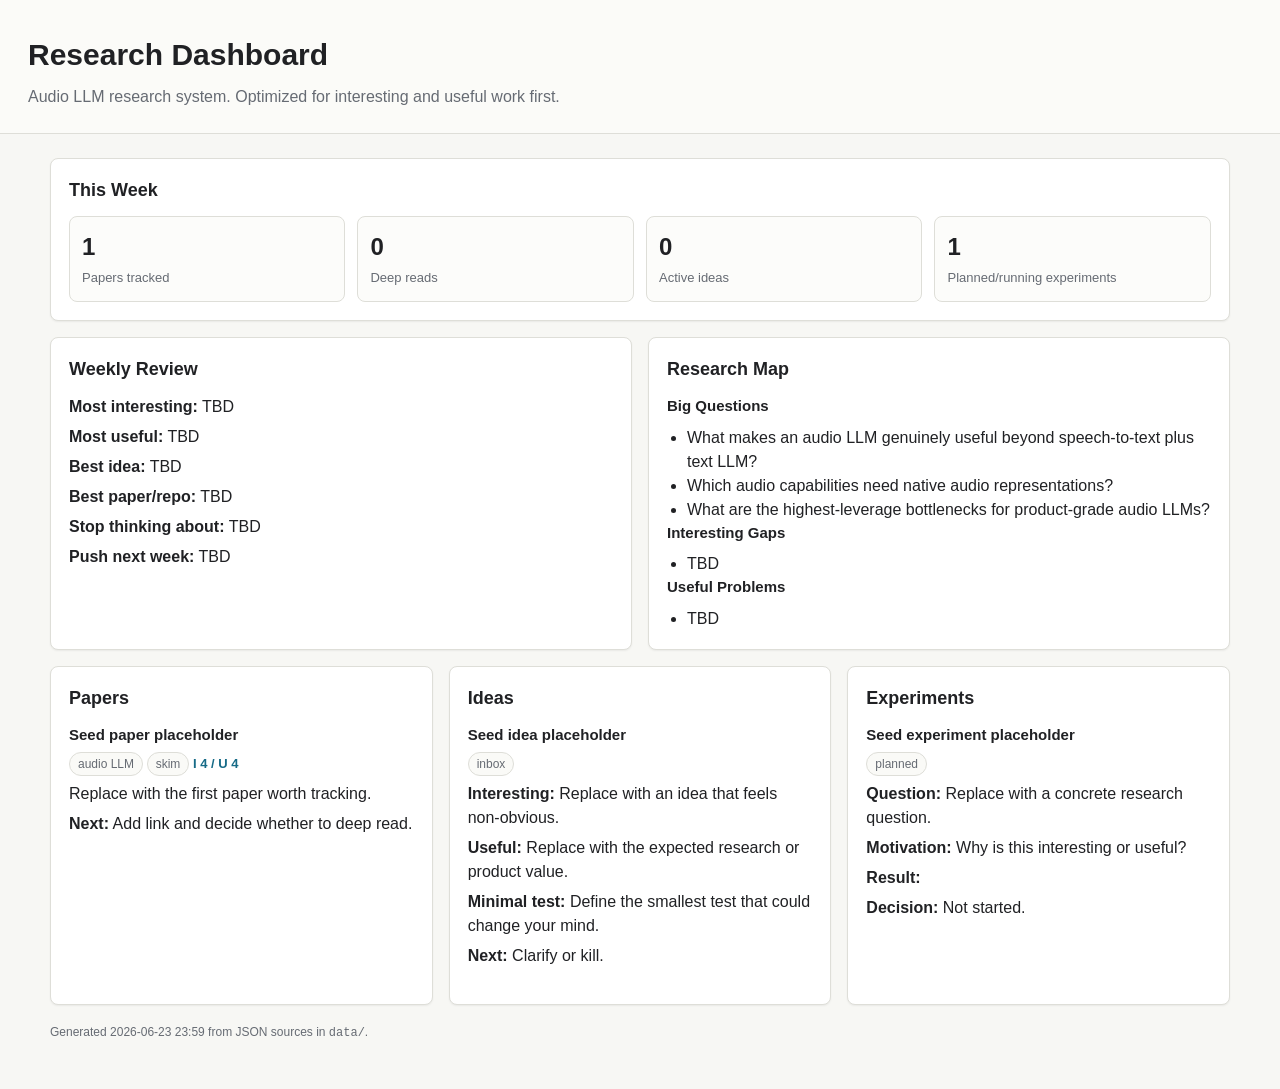
==== Research/07_Dashboard/index.html @ 33efbfbc "Initialize personal research system" ====
<!doctype html>
<html lang="en">
<head>
  <meta charset="utf-8">
  <meta name="viewport" content="width=device-width, initial-scale=1">
  <title>Research Dashboard</title>
  <link rel="stylesheet" href="assets/style.css">
</head>
<body>
  <header>
    <h1>Research Dashboard</h1>
    <p class="subtitle">Audio LLM research system. Optimized for interesting and useful work first.</p>
  </header>
  <main>
    <section class="grid">
      <div class="panel span-12">
        <h2>This Week</h2>
        <div class="metric-row">
          <div class="metric"><strong>1</strong><span>Papers tracked</span></div>
          <div class="metric"><strong>0</strong><span>Deep reads</span></div>
          <div class="metric"><strong>0</strong><span>Active ideas</span></div>
          <div class="metric"><strong>1</strong><span>Planned/running experiments</span></div>
        </div>
      </div>

      <div class="panel span-6">
        <h2>Weekly Review</h2>
        <p><strong>Most interesting:</strong> TBD</p>
        <p><strong>Most useful:</strong> TBD</p>
        <p><strong>Best idea:</strong> TBD</p>
        <p><strong>Best paper/repo:</strong> TBD</p>
        <p><strong>Stop thinking about:</strong> TBD</p>
        <p><strong>Push next week:</strong> TBD</p>
      </div>

      <div class="panel span-6">
        <h2>Research Map</h2>
        <h3>Big Questions</h3>
        <ul><li>What makes an audio LLM genuinely useful beyond speech-to-text plus text LLM?</li><li>Which audio capabilities need native audio representations?</li><li>What are the highest-leverage bottlenecks for product-grade audio LLMs?</li></ul>
        <h3>Interesting Gaps</h3>
        <ul><li>TBD</li></ul>
        <h3>Useful Problems</h3>
        <ul><li>TBD</li></ul>
      </div>

      <div class="panel span-4">
        <h2>Papers</h2>
        <article class="item"><h3>Seed paper placeholder</h3><p class="muted"><span class="tag">audio LLM</span> <span class="tag">skim</span> <span class="score">I 4 / U 4</span></p><p>Replace with the first paper worth tracking.</p><p><strong>Next:</strong> Add link and decide whether to deep read.</p></article>
      </div>

      <div class="panel span-4">
        <h2>Ideas</h2>
        <article class="item"><h3>Seed idea placeholder</h3><p class="muted"><span class="tag">inbox</span></p><p><strong>Interesting:</strong> Replace with an idea that feels non-obvious.</p><p><strong>Useful:</strong> Replace with the expected research or product value.</p><p><strong>Minimal test:</strong> Define the smallest test that could change your mind.</p><p><strong>Next:</strong> Clarify or kill.</p></article>
      </div>

      <div class="panel span-4">
        <h2>Experiments</h2>
        <article class="item"><h3>Seed experiment placeholder</h3><p class="muted"><span class="tag">planned</span></p><p><strong>Question:</strong> Replace with a concrete research question.</p><p><strong>Motivation:</strong> Why is this interesting or useful?</p><p><strong>Result:</strong> </p><p><strong>Decision:</strong> Not started.</p></article>
      </div>
    </section>
    <footer>Generated 2026-06-23 23:59 from JSON sources in <code>data/</code>.</footer>
  </main>
</body>
</html>
---- Research/07_Dashboard/assets/style.css ----
:root {
  color-scheme: light;
  --bg: #f7f7f4;
  --panel: #ffffff;
  --ink: #202124;
  --muted: #666b73;
  --line: #deded8;
  --accent: #176b87;
  --accent-2: #8a5a12;
  --good: #2f7d50;
  --warn: #a45f14;
  --shadow: 0 1px 2px rgba(0, 0, 0, 0.06);
}

* {
  box-sizing: border-box;
}

body {
  margin: 0;
  background: var(--bg);
  color: var(--ink);
  font-family: -apple-system, BlinkMacSystemFont, "Segoe UI", sans-serif;
  line-height: 1.5;
}

header {
  padding: 32px 28px 18px;
  border-bottom: 1px solid var(--line);
  background: #fbfbf8;
}

main {
  width: min(1180px, calc(100% - 32px));
  margin: 24px auto 48px;
}

h1,
h2,
h3 {
  margin: 0;
  letter-spacing: 0;
}

h1 {
  font-size: 30px;
}

h2 {
  font-size: 18px;
  margin-bottom: 12px;
}

h3 {
  font-size: 15px;
  margin-bottom: 4px;
}

p {
  margin: 6px 0;
}

.subtitle {
  color: var(--muted);
  margin-top: 8px;
}

.grid {
  display: grid;
  grid-template-columns: repeat(12, 1fr);
  gap: 16px;
}

.panel {
  background: var(--panel);
  border: 1px solid var(--line);
  border-radius: 8px;
  box-shadow: var(--shadow);
  padding: 18px;
}

.span-4 {
  grid-column: span 4;
}

.span-6 {
  grid-column: span 6;
}

.span-8 {
  grid-column: span 8;
}

.span-12 {
  grid-column: span 12;
}

.metric-row {
  display: grid;
  grid-template-columns: repeat(4, minmax(0, 1fr));
  gap: 12px;
}

.metric {
  border: 1px solid var(--line);
  border-radius: 8px;
  padding: 12px;
  background: #fcfcfa;
}

.metric strong {
  display: block;
  font-size: 24px;
}

.metric span,
.muted {
  color: var(--muted);
  font-size: 13px;
}

.item {
  border-top: 1px solid var(--line);
  padding: 12px 0;
}

.item:first-of-type {
  border-top: 0;
  padding-top: 0;
}

.tag {
  display: inline-flex;
  align-items: center;
  border: 1px solid var(--line);
  border-radius: 999px;
  padding: 2px 8px;
  font-size: 12px;
  color: var(--muted);
  background: #fafaf7;
}

.score {
  color: var(--accent);
  font-weight: 700;
}

ul {
  padding-left: 20px;
  margin: 8px 0 0;
}

a {
  color: var(--accent);
}

footer {
  color: var(--muted);
  font-size: 12px;
  margin-top: 18px;
}

@media (max-width: 860px) {
  header {
    padding: 24px 18px 14px;
  }

  main {
    width: min(100% - 20px, 1180px);
  }

  .grid,
  .metric-row {
    grid-template-columns: 1fr;
  }

  .span-4,
  .span-6,
  .span-8,
  .span-12 {
    grid-column: span 1;
  }
}
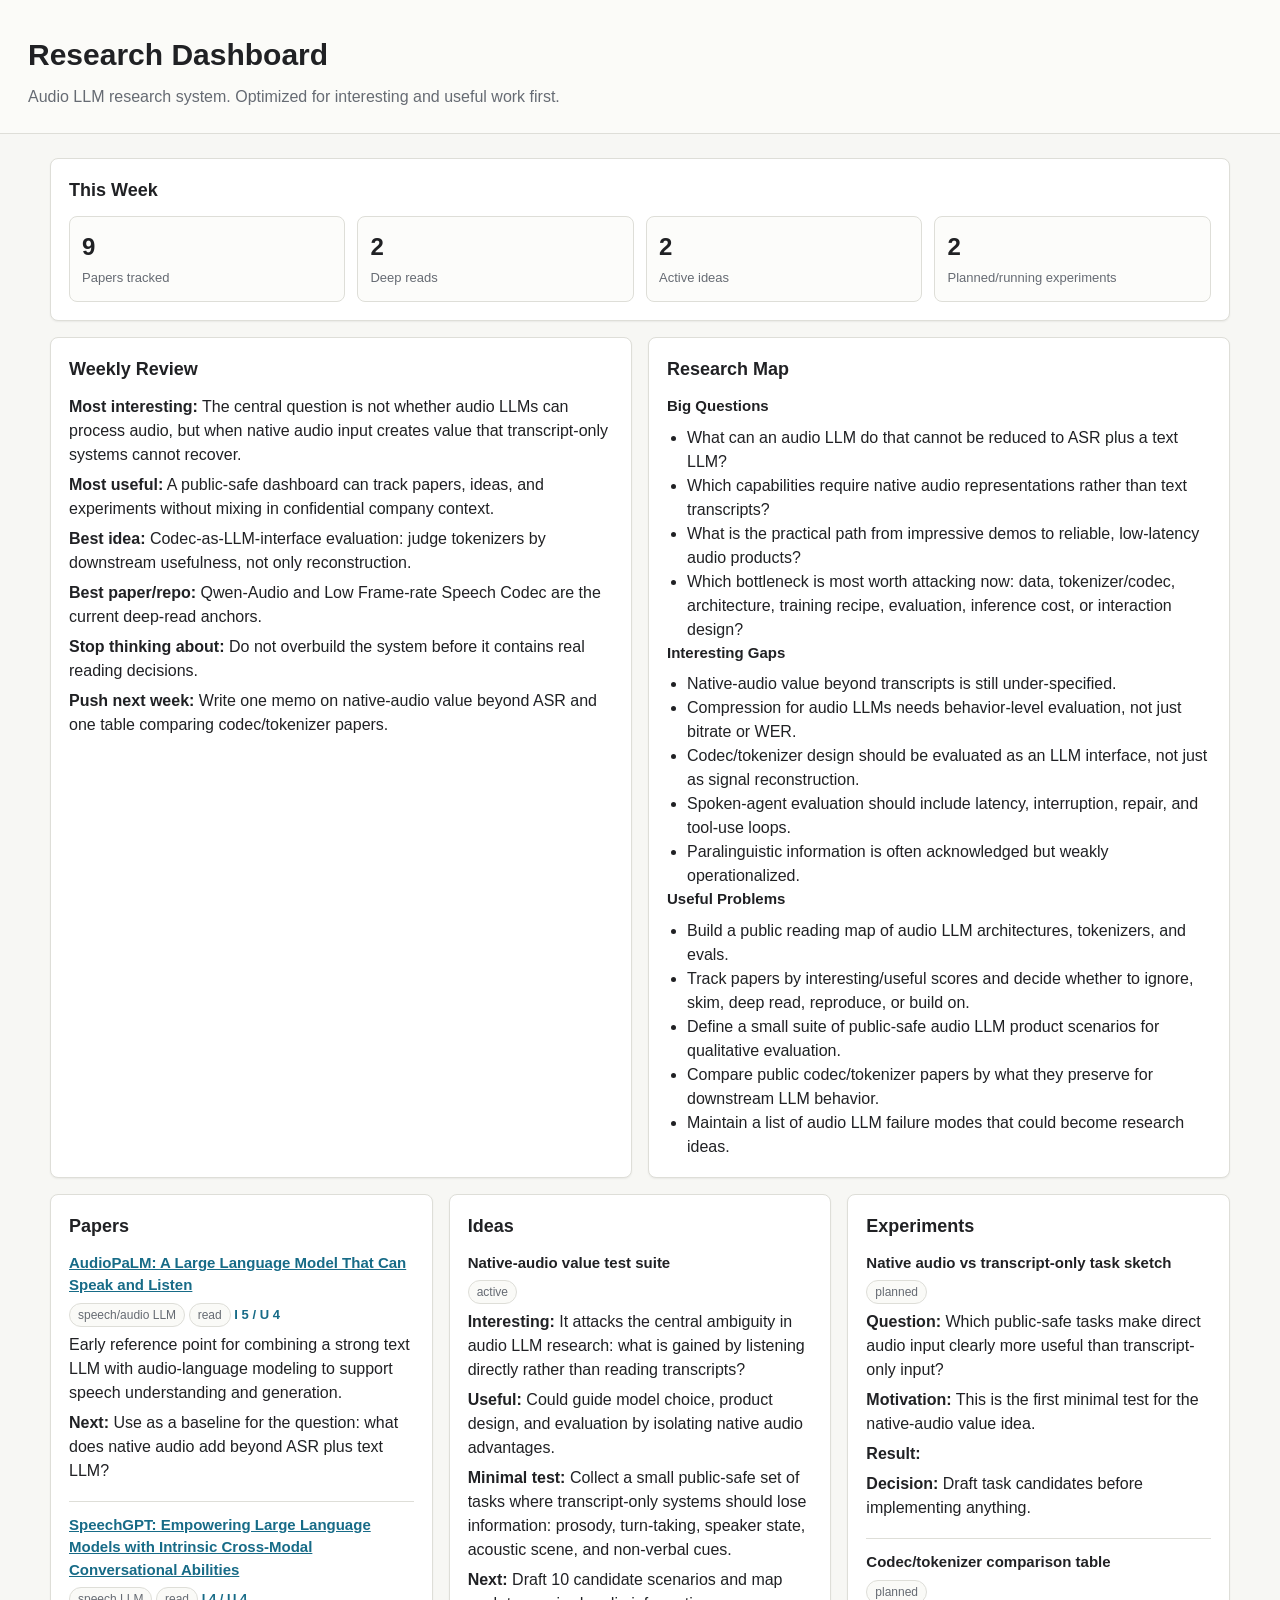
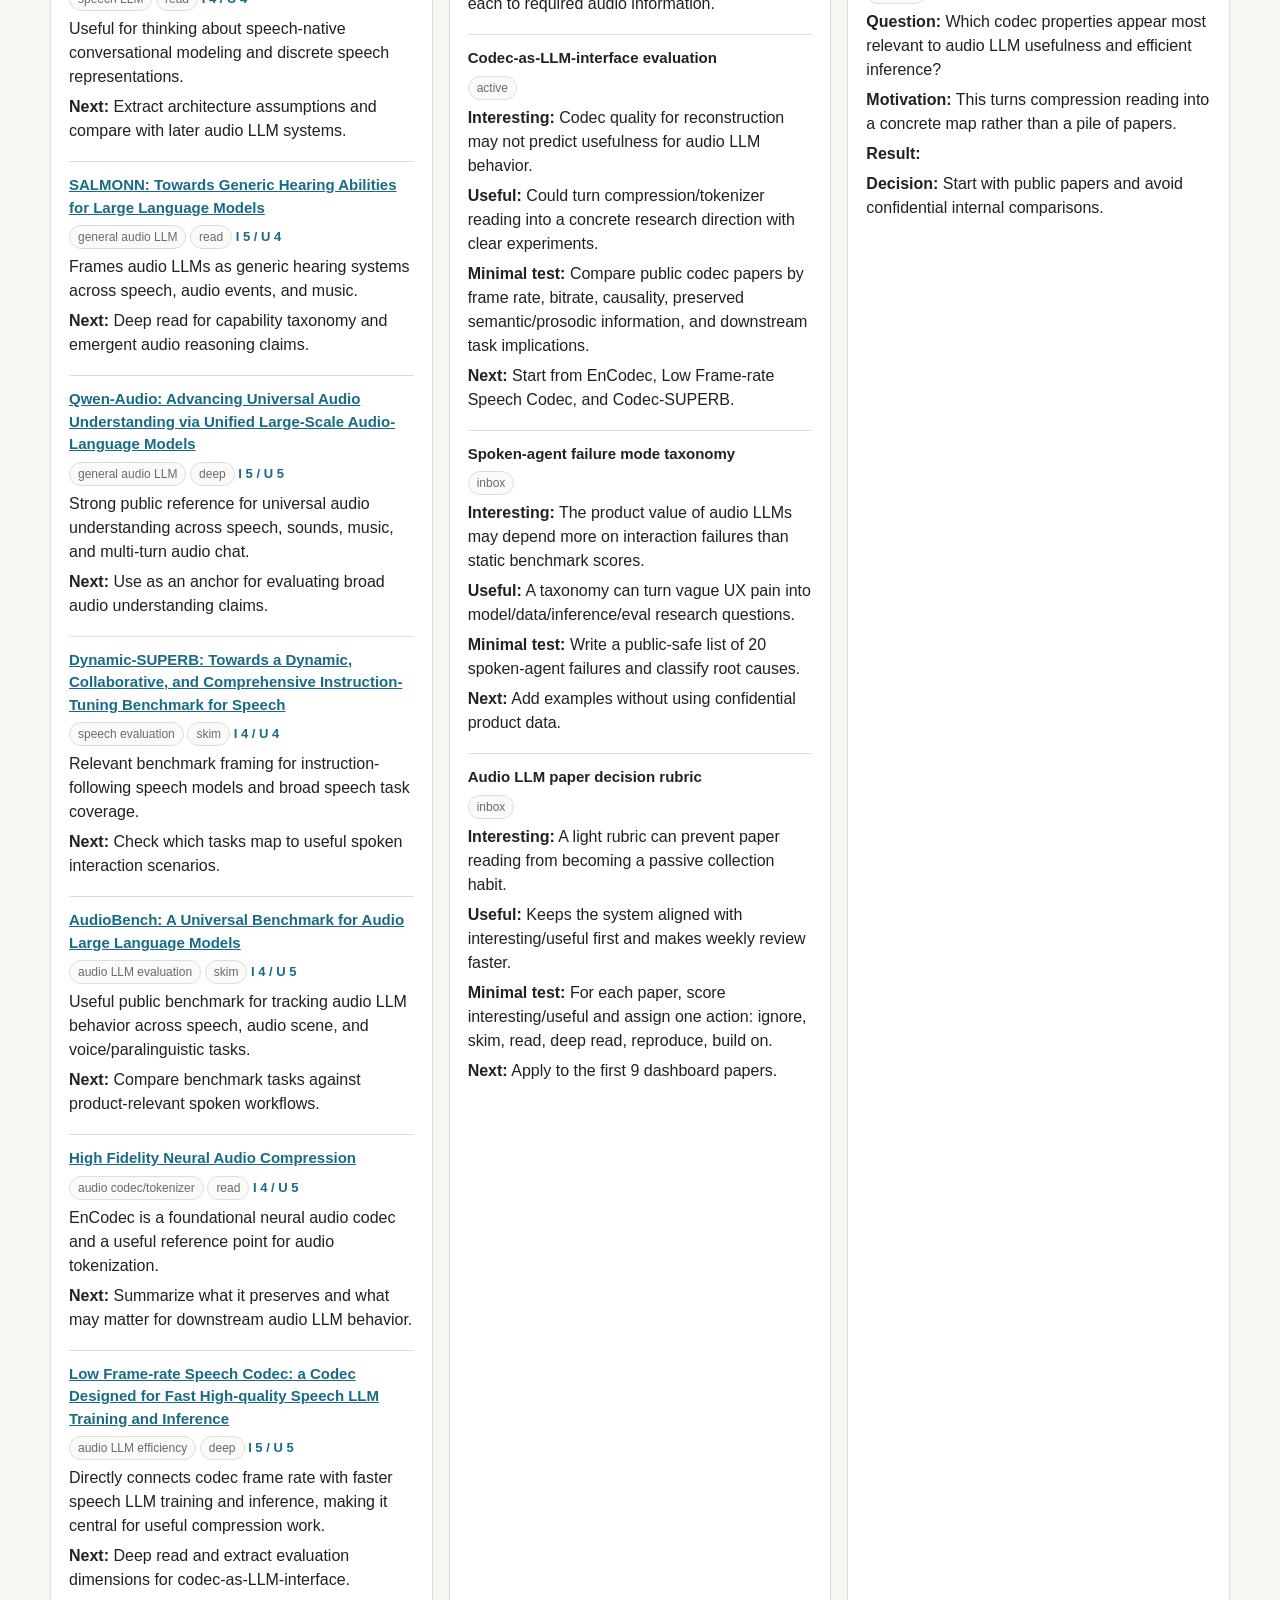
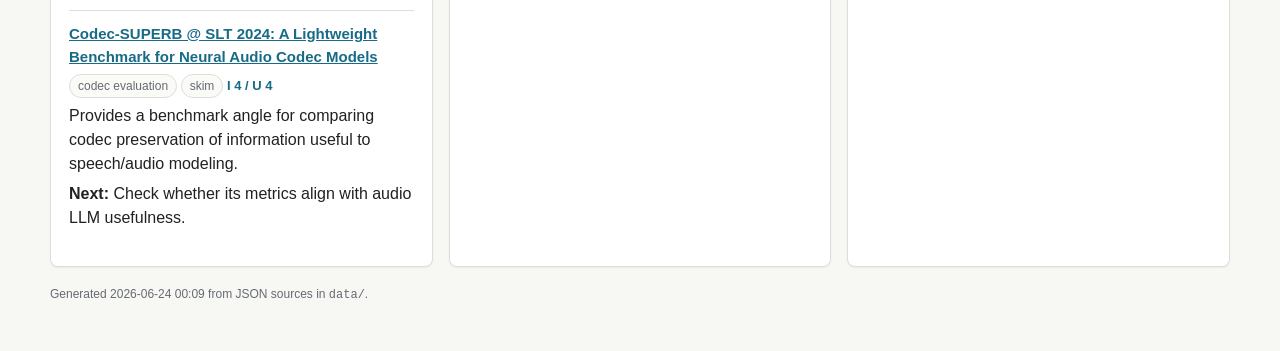
==== commit 090fe0fc: "Seed audio LLM research dashboard" ====
--- a/Research/07_Dashboard/index.html
+++ b/Research/07_Dashboard/index.html
@@ -16,49 +16,61 @@
       <div class="panel span-12">
         <h2>This Week</h2>
         <div class="metric-row">
-          <div class="metric"><strong>1</strong><span>Papers tracked</span></div>
-          <div class="metric"><strong>0</strong><span>Deep reads</span></div>
-          <div class="metric"><strong>0</strong><span>Active ideas</span></div>
-          <div class="metric"><strong>1</strong><span>Planned/running experiments</span></div>
+          <div class="metric"><strong>9</strong><span>Papers tracked</span></div>
+          <div class="metric"><strong>2</strong><span>Deep reads</span></div>
+          <div class="metric"><strong>2</strong><span>Active ideas</span></div>
+          <div class="metric"><strong>2</strong><span>Planned/running experiments</span></div>
         </div>
       </div>
 
       <div class="panel span-6">
         <h2>Weekly Review</h2>
-        <p><strong>Most interesting:</strong> TBD</p>
-        <p><strong>Most useful:</strong> TBD</p>
-        <p><strong>Best idea:</strong> TBD</p>
-        <p><strong>Best paper/repo:</strong> TBD</p>
-        <p><strong>Stop thinking about:</strong> TBD</p>
-        <p><strong>Push next week:</strong> TBD</p>
+        <p><strong>Most interesting:</strong> The central question is not whether audio LLMs can process audio, but when native audio input creates value that transcript-only systems cannot recover.</p>
+        <p><strong>Most useful:</strong> A public-safe dashboard can track papers, ideas, and experiments without mixing in confidential company context.</p>
+        <p><strong>Best idea:</strong> Codec-as-LLM-interface evaluation: judge tokenizers by downstream usefulness, not only reconstruction.</p>
+        <p><strong>Best paper/repo:</strong> Qwen-Audio and Low Frame-rate Speech Codec are the current deep-read anchors.</p>
+        <p><strong>Stop thinking about:</strong> Do not overbuild the system before it contains real reading decisions.</p>
+        <p><strong>Push next week:</strong> Write one memo on native-audio value beyond ASR and one table comparing codec/tokenizer papers.</p>
       </div>
 
       <div class="panel span-6">
         <h2>Research Map</h2>
         <h3>Big Questions</h3>
-        <ul><li>What makes an audio LLM genuinely useful beyond speech-to-text plus text LLM?</li><li>Which audio capabilities need native audio representations?</li><li>What are the highest-leverage bottlenecks for product-grade audio LLMs?</li></ul>
+        <ul><li>What can an audio LLM do that cannot be reduced to ASR plus a text LLM?</li><li>Which capabilities require native audio representations rather than text transcripts?</li><li>What is the practical path from impressive demos to reliable, low-latency audio products?</li><li>Which bottleneck is most worth attacking now: data, tokenizer/codec, architecture, training recipe, evaluation, inference cost, or interaction design?</li></ul>
         <h3>Interesting Gaps</h3>
-        <ul><li>TBD</li></ul>
+        <ul><li>Native-audio value beyond transcripts is still under-specified.</li><li>Compression for audio LLMs needs behavior-level evaluation, not just bitrate or WER.</li><li>Codec/tokenizer design should be evaluated as an LLM interface, not just as signal reconstruction.</li><li>Spoken-agent evaluation should include latency, interruption, repair, and tool-use loops.</li><li>Paralinguistic information is often acknowledged but weakly operationalized.</li></ul>
         <h3>Useful Problems</h3>
-        <ul><li>TBD</li></ul>
+        <ul><li>Build a public reading map of audio LLM architectures, tokenizers, and evals.</li><li>Track papers by interesting/useful scores and decide whether to ignore, skim, deep read, reproduce, or build on.</li><li>Define a small suite of public-safe audio LLM product scenarios for qualitative evaluation.</li><li>Compare public codec/tokenizer papers by what they preserve for downstream LLM behavior.</li><li>Maintain a list of audio LLM failure modes that could become research ideas.</li></ul>
       </div>
 
       <div class="panel span-4">
         <h2>Papers</h2>
-        <article class="item"><h3>Seed paper placeholder</h3><p class="muted"><span class="tag">audio LLM</span> <span class="tag">skim</span> <span class="score">I 4 / U 4</span></p><p>Replace with the first paper worth tracking.</p><p><strong>Next:</strong> Add link and decide whether to deep read.</p></article>
+        <article class="item"><h3><a href="https://arxiv.org/abs/2306.12925">AudioPaLM: A Large Language Model That Can Speak and Listen</a></h3><p class="muted"><span class="tag">speech/audio LLM</span> <span class="tag">read</span> <span class="score">I 5 / U 4</span></p><p>Early reference point for combining a strong text LLM with audio-language modeling to support speech understanding and generation.</p><p><strong>Next:</strong> Use as a baseline for the question: what does native audio add beyond ASR plus text LLM?</p></article>
+<article class="item"><h3><a href="https://arxiv.org/abs/2305.11000">SpeechGPT: Empowering Large Language Models with Intrinsic Cross-Modal Conversational Abilities</a></h3><p class="muted"><span class="tag">speech LLM</span> <span class="tag">read</span> <span class="score">I 4 / U 4</span></p><p>Useful for thinking about speech-native conversational modeling and discrete speech representations.</p><p><strong>Next:</strong> Extract architecture assumptions and compare with later audio LLM systems.</p></article>
+<article class="item"><h3><a href="https://arxiv.org/abs/2310.13289">SALMONN: Towards Generic Hearing Abilities for Large Language Models</a></h3><p class="muted"><span class="tag">general audio LLM</span> <span class="tag">read</span> <span class="score">I 5 / U 4</span></p><p>Frames audio LLMs as generic hearing systems across speech, audio events, and music.</p><p><strong>Next:</strong> Deep read for capability taxonomy and emergent audio reasoning claims.</p></article>
+<article class="item"><h3><a href="https://arxiv.org/abs/2311.07919">Qwen-Audio: Advancing Universal Audio Understanding via Unified Large-Scale Audio-Language Models</a></h3><p class="muted"><span class="tag">general audio LLM</span> <span class="tag">deep</span> <span class="score">I 5 / U 5</span></p><p>Strong public reference for universal audio understanding across speech, sounds, music, and multi-turn audio chat.</p><p><strong>Next:</strong> Use as an anchor for evaluating broad audio understanding claims.</p></article>
+<article class="item"><h3><a href="https://arxiv.org/abs/2309.09510">Dynamic-SUPERB: Towards a Dynamic, Collaborative, and Comprehensive Instruction-Tuning Benchmark for Speech</a></h3><p class="muted"><span class="tag">speech evaluation</span> <span class="tag">skim</span> <span class="score">I 4 / U 4</span></p><p>Relevant benchmark framing for instruction-following speech models and broad speech task coverage.</p><p><strong>Next:</strong> Check which tasks map to useful spoken interaction scenarios.</p></article>
+<article class="item"><h3><a href="https://arxiv.org/abs/2406.16020">AudioBench: A Universal Benchmark for Audio Large Language Models</a></h3><p class="muted"><span class="tag">audio LLM evaluation</span> <span class="tag">skim</span> <span class="score">I 4 / U 5</span></p><p>Useful public benchmark for tracking audio LLM behavior across speech, audio scene, and voice/paralinguistic tasks.</p><p><strong>Next:</strong> Compare benchmark tasks against product-relevant spoken workflows.</p></article>
+<article class="item"><h3><a href="https://arxiv.org/abs/2210.13438">High Fidelity Neural Audio Compression</a></h3><p class="muted"><span class="tag">audio codec/tokenizer</span> <span class="tag">read</span> <span class="score">I 4 / U 5</span></p><p>EnCodec is a foundational neural audio codec and a useful reference point for audio tokenization.</p><p><strong>Next:</strong> Summarize what it preserves and what may matter for downstream audio LLM behavior.</p></article>
+<article class="item"><h3><a href="https://arxiv.org/abs/2409.12117">Low Frame-rate Speech Codec: a Codec Designed for Fast High-quality Speech LLM Training and Inference</a></h3><p class="muted"><span class="tag">audio LLM efficiency</span> <span class="tag">deep</span> <span class="score">I 5 / U 5</span></p><p>Directly connects codec frame rate with faster speech LLM training and inference, making it central for useful compression work.</p><p><strong>Next:</strong> Deep read and extract evaluation dimensions for codec-as-LLM-interface.</p></article>
+<article class="item"><h3><a href="https://arxiv.org/abs/2409.14085">Codec-SUPERB @ SLT 2024: A Lightweight Benchmark for Neural Audio Codec Models</a></h3><p class="muted"><span class="tag">codec evaluation</span> <span class="tag">skim</span> <span class="score">I 4 / U 4</span></p><p>Provides a benchmark angle for comparing codec preservation of information useful to speech/audio modeling.</p><p><strong>Next:</strong> Check whether its metrics align with audio LLM usefulness.</p></article>
       </div>
 
       <div class="panel span-4">
         <h2>Ideas</h2>
-        <article class="item"><h3>Seed idea placeholder</h3><p class="muted"><span class="tag">inbox</span></p><p><strong>Interesting:</strong> Replace with an idea that feels non-obvious.</p><p><strong>Useful:</strong> Replace with the expected research or product value.</p><p><strong>Minimal test:</strong> Define the smallest test that could change your mind.</p><p><strong>Next:</strong> Clarify or kill.</p></article>
+        <article class="item"><h3>Native-audio value test suite</h3><p class="muted"><span class="tag">active</span></p><p><strong>Interesting:</strong> It attacks the central ambiguity in audio LLM research: what is gained by listening directly rather than reading transcripts?</p><p><strong>Useful:</strong> Could guide model choice, product design, and evaluation by isolating native audio advantages.</p><p><strong>Minimal test:</strong> Collect a small public-safe set of tasks where transcript-only systems should lose information: prosody, turn-taking, speaker state, acoustic scene, and non-verbal cues.</p><p><strong>Next:</strong> Draft 10 candidate scenarios and map each to required audio information.</p></article>
+<article class="item"><h3>Codec-as-LLM-interface evaluation</h3><p class="muted"><span class="tag">active</span></p><p><strong>Interesting:</strong> Codec quality for reconstruction may not predict usefulness for audio LLM behavior.</p><p><strong>Useful:</strong> Could turn compression/tokenizer reading into a concrete research direction with clear experiments.</p><p><strong>Minimal test:</strong> Compare public codec papers by frame rate, bitrate, causality, preserved semantic/prosodic information, and downstream task implications.</p><p><strong>Next:</strong> Start from EnCodec, Low Frame-rate Speech Codec, and Codec-SUPERB.</p></article>
+<article class="item"><h3>Spoken-agent failure mode taxonomy</h3><p class="muted"><span class="tag">inbox</span></p><p><strong>Interesting:</strong> The product value of audio LLMs may depend more on interaction failures than static benchmark scores.</p><p><strong>Useful:</strong> A taxonomy can turn vague UX pain into model/data/inference/eval research questions.</p><p><strong>Minimal test:</strong> Write a public-safe list of 20 spoken-agent failures and classify root causes.</p><p><strong>Next:</strong> Add examples without using confidential product data.</p></article>
+<article class="item"><h3>Audio LLM paper decision rubric</h3><p class="muted"><span class="tag">inbox</span></p><p><strong>Interesting:</strong> A light rubric can prevent paper reading from becoming a passive collection habit.</p><p><strong>Useful:</strong> Keeps the system aligned with interesting/useful first and makes weekly review faster.</p><p><strong>Minimal test:</strong> For each paper, score interesting/useful and assign one action: ignore, skim, read, deep read, reproduce, build on.</p><p><strong>Next:</strong> Apply to the first 9 dashboard papers.</p></article>
       </div>
 
       <div class="panel span-4">
         <h2>Experiments</h2>
-        <article class="item"><h3>Seed experiment placeholder</h3><p class="muted"><span class="tag">planned</span></p><p><strong>Question:</strong> Replace with a concrete research question.</p><p><strong>Motivation:</strong> Why is this interesting or useful?</p><p><strong>Result:</strong> </p><p><strong>Decision:</strong> Not started.</p></article>
+        <article class="item"><h3>Native audio vs transcript-only task sketch</h3><p class="muted"><span class="tag">planned</span></p><p><strong>Question:</strong> Which public-safe tasks make direct audio input clearly more useful than transcript-only input?</p><p><strong>Motivation:</strong> This is the first minimal test for the native-audio value idea.</p><p><strong>Result:</strong> </p><p><strong>Decision:</strong> Draft task candidates before implementing anything.</p></article>
+<article class="item"><h3>Codec/tokenizer comparison table</h3><p class="muted"><span class="tag">planned</span></p><p><strong>Question:</strong> Which codec properties appear most relevant to audio LLM usefulness and efficient inference?</p><p><strong>Motivation:</strong> This turns compression reading into a concrete map rather than a pile of papers.</p><p><strong>Result:</strong> </p><p><strong>Decision:</strong> Start with public papers and avoid confidential internal comparisons.</p></article>
       </div>
     </section>
-    <footer>Generated 2026-06-23 23:59 from JSON sources in <code>data/</code>.</footer>
+    <footer>Generated 2026-06-24 00:09 from JSON sources in <code>data/</code>.</footer>
   </main>
 </body>
 </html>
